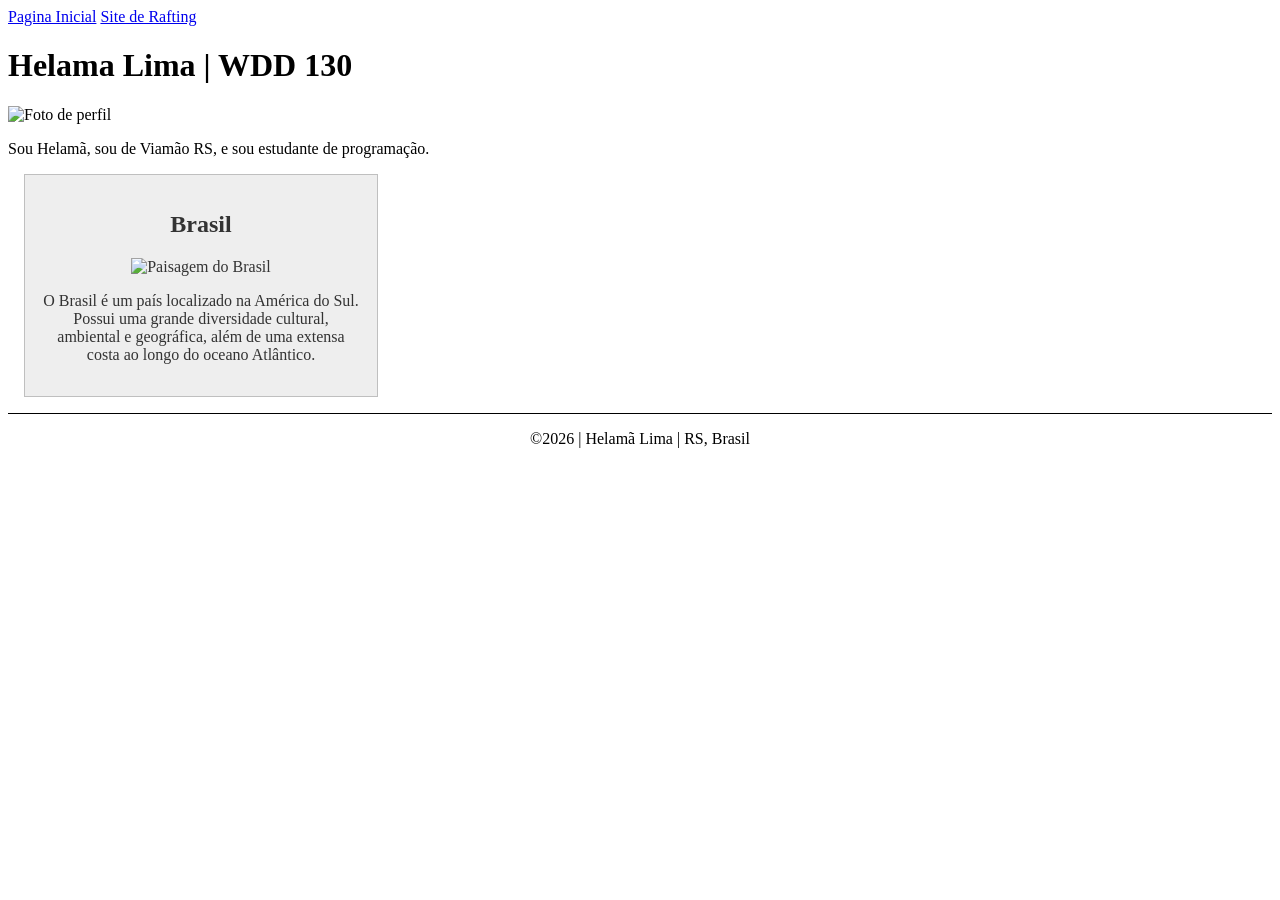
==== wwr/index.html @ 45ef88e7 "atividade semana 2" ====
<!DOCTYPE html>

<html lang="en">

<head>

    <meta charset="UTF-8">
    <meta name="viewport" content="width=device-width, initial-scale=1.0">

    <title>Helama Lima | WDD 130</title>

    <meta name="description" content="Página inicial de Helamã Lima, estudante do curso WDD 130, com informações sobre programação e desenvolvimento web.">
    <meta name="author" content="Helamã Lima">

    <link rel="stylesheet" href="estilos.css">

</head>

<body>

    <header>

        <nav>
            <a href="#">Pagina Inicial</a>
            <a href="wwr/">Site de Rafting</a>
        </nav>

    </header>

    <main>

        <h1>Helama Lima | WDD 130</h1>

        <img src="imagens/metade (1).jpg" alt="Foto de perfil" width="200">

        <p>
            Sou Helamã, sou de Viamão RS, e sou estudante de programação.
        </p>

    </main>

    <aside>

        <h2>Brasil</h2>

        <img src="imagens/brasil.jpg" alt="Paisagem do Brasil">

        <p>
            O Brasil é um país localizado na América do Sul. 
            Possui uma grande diversidade cultural, ambiental e geográfica, 
            além de uma extensa costa ao longo do oceano Atlântico.
        </p>

    </aside>

    <footer>

        <p>©2026 | Helamã Lima | RS, Brasil</p>

    </footer>

</body>

</html>
---- wwr/estilos.css ----
main {
    max-width: 840px;
}

aside {
    width: 20rem;
    margin: 1rem;
    border: 1px solid rgb(0 0 0 / 0.2);
    padding: 1rem;
    background-color: #eee;
    color: #333;
    text-align: center;
}

aside img {
    width: 200px;
    height: auto;
}

main img {
    width: 150px;
    height: auto;
}

p {
    padding: 0;
}

footer {
    margin-top: 15px;
    border-top: 1px solid #000;
    text-align: center;
}
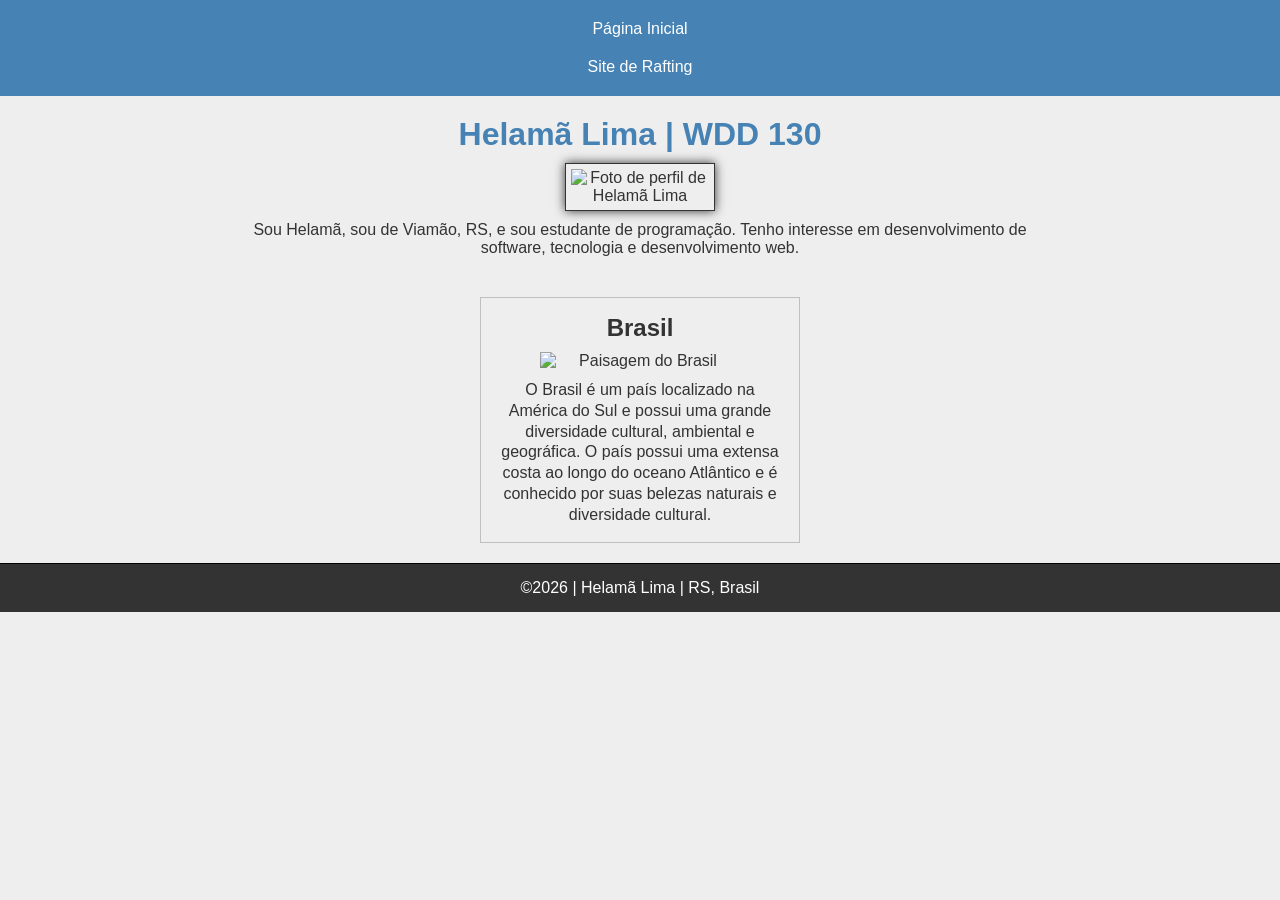
==== commit 0b39ee78: "Atividade semana 2" ====
--- a/wwr/index.html
+++ b/wwr/index.html
@@ -1,62 +1,55 @@
 <!DOCTYPE html>
-
-<html lang="en">
+<html lang="pt-BR">
 
 <head>
-
     <meta charset="UTF-8">
     <meta name="viewport" content="width=device-width, initial-scale=1.0">
 
-    <title>Helama Lima | WDD 130</title>
+    <title>Helamã Lima | WDD 130</title>
 
-    <meta name="description" content="Página inicial de Helamã Lima, estudante do curso WDD 130, com informações sobre programação e desenvolvimento web.">
+    <meta name="description"
+        content="Página inicial de Helamã Lima, estudante de WDD 130, apresentando informações sobre programação, desenvolvimento web e o Brasil.">
+
     <meta name="author" content="Helamã Lima">
 
     <link rel="stylesheet" href="estilos.css">
-
 </head>
 
 <body>
 
     <header>
-
         <nav>
-            <a href="#">Pagina Inicial</a>
+            <a href="#">Página Inicial</a>
             <a href="wwr/">Site de Rafting</a>
         </nav>
-
     </header>
 
     <main>
+        <h1>Helamã Lima | WDD 130</h1>
 
-        <h1>Helama Lima | WDD 130</h1>
-
-        <img src="imagens/metade (1).jpg" alt="Foto de perfil" width="200">
+        <img src="imagens/metade (1).jpg" alt="Foto de perfil de Helamã Lima">
 
         <p>
-            Sou Helamã, sou de Viamão RS, e sou estudante de programação.
+            Sou Helamã, sou de Viamão, RS, e sou estudante de programação.
+            Tenho interesse em desenvolvimento de software, tecnologia e desenvolvimento web.
         </p>
-
     </main>
 
     <aside>
-
         <h2>Brasil</h2>
 
         <img src="imagens/brasil.jpg" alt="Paisagem do Brasil">
 
         <p>
-            O Brasil é um país localizado na América do Sul. 
-            Possui uma grande diversidade cultural, ambiental e geográfica, 
-            além de uma extensa costa ao longo do oceano Atlântico.
+            O Brasil é um país localizado na América do Sul e possui uma grande
+            diversidade cultural, ambiental e geográfica. O país possui uma
+            extensa costa ao longo do oceano Atlântico e é conhecido por suas
+            belezas naturais e diversidade cultural.
         </p>
-
     </aside>
 
     <footer>
-
         <p>©2026 | Helamã Lima | RS, Brasil</p>
-
     </footer>
 
 </body>
--- a/wwr/estilos.css
+++ b/wwr/estilos.css
@@ -1,10 +1,63 @@
+* {
+    margin: 0;
+    padding: 0;
+    box-sizing: border-box;
+}
+
+body {
+    font-family: Arial, Helvetica, sans-serif;
+    background-color: #eeeeee;
+    color: #333333;
+}
+
+header,
+footer {
+    background-color: #333333;
+    color: #ffffff;
+}
+
+nav {
+    background-color: steelblue;
+    padding: 10px;
+    text-align: center;
+}
+
+nav a {
+    color: #ffffff;
+    padding: 10px;
+    display: block;
+    text-decoration: none;
+}
+
 main {
     max-width: 840px;
+    margin: 0 auto;
+    padding: 20px;
+    text-align: center;
+}
+
+h1 {
+    color: steelblue;
+    margin-bottom: 10px;
+}
+
+main img {
+    width: 150px;
+    height: auto;
+    border: 1px solid #333333;
+    padding: 5px;
+    box-shadow: 0 0 10px #333333;
+    display: block;
+    margin: 0 auto 10px;
+}
+
+p {
+    padding: 0;
 }
 
 aside {
     width: 20rem;
-    margin: 1rem;
+    margin: 20px auto;
     border: 1px solid rgb(0 0 0 / 0.2);
     padding: 1rem;
     background-color: #eee;
@@ -12,22 +65,24 @@
     text-align: center;
 }
 
+aside h2 {
+    margin-bottom: 10px;
+}
+
 aside img {
     width: 200px;
     height: auto;
+    display: block;
+    margin: 0 auto 10px;
 }
 
-main img {
-    width: 150px;
-    height: auto;
-}
-
-p {
-    padding: 0;
+aside p {
+    line-height: 1.3;
 }
 
 footer {
     margin-top: 15px;
     border-top: 1px solid #000;
     text-align: center;
+    padding: 15px;
 }
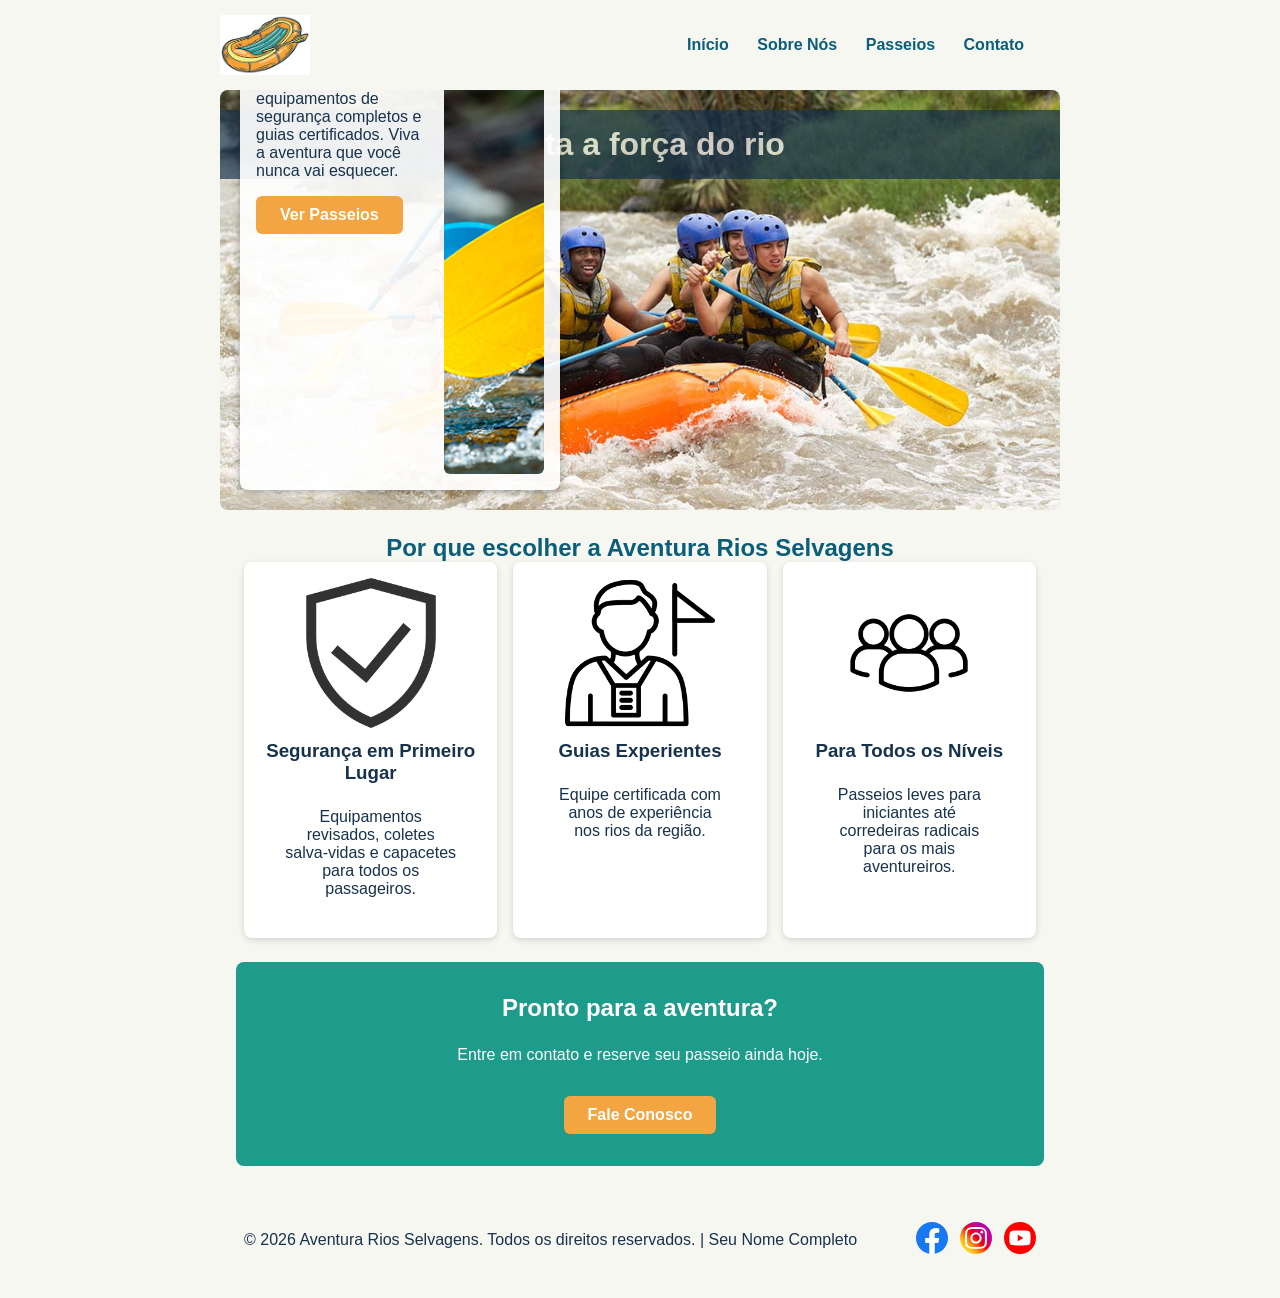
==== commit 29126858: "primeiro commit mudança um site rafting" ====
--- a/wwr/index.html
+++ b/wwr/index.html
@@ -1,57 +1,77 @@
 <!DOCTYPE html>
 <html lang="pt-BR">
-
 <head>
-    <meta charset="UTF-8">
-    <meta name="viewport" content="width=device-width, initial-scale=1.0">
-
-    <title>Helamã Lima | WDD 130</title>
-
-    <meta name="description"
-        content="Página inicial de Helamã Lima, estudante de WDD 130, apresentando informações sobre programação, desenvolvimento web e o Brasil.">
-
-    <meta name="author" content="Helamã Lima">
-
-    <link rel="stylesheet" href="estilos.css">
+  <meta charset="UTF-8">
+  <meta name="viewport" content="width=device-width, initial-scale=1.0">
+  <meta name="description" content="Aventura Rios Selvagens: rafting em corredeiras com guias experientes, segurança total e emoção garantida. Reserve já o seu passeio.">
+  <meta name="author" content="Seu Nome Completo">
+  <title>Aventura Rios Selvagens - Início</title>
+  <link rel="stylesheet" href="estilos/rafting.css">
 </head>
-
 <body>
 
-    <header>
-        <nav>
-            <a href="#">Página Inicial</a>
-            <a href="wwr/">Site de Rafting</a>
-        </nav>
-    </header>
+  <header>
+    <img src="imagens/logo.png" alt="Logotipo Aventura Rios Selvagens" class="logo">
+    <nav>
+      <a href="index.html">Início</a>
+      <a href="sobre.html">Sobre Nós</a>
+      <a href="passeios.html">Passeios</a>
+      <a href="contato.html">Contato</a>
+    </nav>
+  </header>
 
-    <main>
-        <h1>Helamã Lima | WDD 130</h1>
+  <main>
 
-        <img src="imagens/metade (1).jpg" alt="Foto de perfil de Helamã Lima">
+    <div class="hero">
+      <img src="imagens/hero-inicio.jpg" alt="Bote de rafting descendo uma corredeira">
+      <h1>Sinta a força do rio</h1>
+      <article>
+        <img src="imagens/cta-remo.jpg" alt="Guia segurando um remo de rafting">
+        <p>
+          Passeios de rafting para todos os níveis, com equipamentos de segurança
+          completos e guias certificados. Viva a aventura que você nunca vai esquecer.
+        </p>
+        <a href="passeios.html" class="cta-button">Ver Passeios</a>
+      </article>
+    </div>
 
-        <p>
-            Sou Helamã, sou de Viamão, RS, e sou estudante de programação.
-            Tenho interesse em desenvolvimento de software, tecnologia e desenvolvimento web.
-        </p>
-    </main>
+    <section class="destaques">
+      <h2>Por que escolher a Aventura Rios Selvagens</h2>
+      <div class="cards">
+        <div class="card">
+          <img src="imagens/icone-seguranca.png" alt="Ícone de segurança">
+          <h3>Segurança em Primeiro Lugar</h3>
+          <p>Equipamentos revisados, coletes salva-vidas e capacetes para todos os passageiros.</p>
+        </div>
+        <div class="card">
+          <img src="imagens/icone-guia.png" alt="Ícone de guia experiente">
+          <h3>Guias Experientes</h3>
+          <p>Equipe certificada com anos de experiência nos rios da região.</p>
+        </div>
+        <div class="card">
+          <img src="imagens/icone-grupo.png" alt="Ícone de grupo de amigos">
+          <h3>Para Todos os Níveis</h3>
+          <p>Passeios leves para iniciantes até corredeiras radicais para os mais aventureiros.</p>
+        </div>
+      </div>
+    </section>
 
-    <aside>
-        <h2>Brasil</h2>
+    <section class="chamada-acao">
+      <h2>Pronto para a aventura?</h2>
+      <p>Entre em contato e reserve seu passeio ainda hoje.</p>
+      <a href="contato.html" class="cta-button">Fale Conosco</a>
+    </section>
 
-        <img src="imagens/brasil.jpg" alt="Paisagem do Brasil">
+  </main>
 
-        <p>
-            O Brasil é um país localizado na América do Sul e possui uma grande
-            diversidade cultural, ambiental e geográfica. O país possui uma
-            extensa costa ao longo do oceano Atlântico e é conhecido por suas
-            belezas naturais e diversidade cultural.
-        </p>
-    </aside>
-
-    <footer>
-        <p>©2026 | Helamã Lima | RS, Brasil</p>
-    </footer>
+  <footer>
+    <p>&copy; 2026 Aventura Rios Selvagens. Todos os direitos reservados. | Seu Nome Completo</p>
+    <nav class="redes-sociais">
+      <a href="https://facebook.com"><img src="imagens/facebook.svg" alt="Facebook"></a>
+      <a href="https://instagram.com"><img src="imagens/instagram.svg" alt="Instagram"></a>
+      <a href="https://youtube.com"><img src="imagens/youtube.svg" alt="YouTube"></a>
+    </nav>
+  </footer>
 
 </body>
-
 </html>
--- a/wwr/estilos/rafting.css
+++ b/wwr/estilos/rafting.css
@@ -0,0 +1,282 @@
+/* ===== Variáveis ===== */
+:root {
+  --cor-primaria: #0b5d7a;      /* azul rio - títulos */
+  --cor-secundaria: #1e9c8b;    /* verde-água - detalhes */
+  --cor-destaque1: #17324d;     /* azul escuro - texto e overlay */
+  --cor-destaque2: #f2a541;     /* laranja - destaques/botões */
+  --cor-fundo: #f7f7f2;         /* fundo claro */
+  --fonte-titulo: 'Poppins', 'Trebuchet MS', sans-serif;
+  --fonte-body: 'Segoe UI', Arial, sans-serif;
+}
+
+/* ===== Reset ===== */
+* {
+  margin: 0;
+  padding: 0;
+  box-sizing: border-box;
+}
+
+body {
+  font-family: var(--fonte-body);
+  color: var(--cor-destaque1);
+  background-color: var(--cor-fundo);
+}
+
+/* ===== Layout geral ===== */
+header, main, footer {
+  width: 840px;
+  margin: 0 auto;
+}
+
+/* ===== Títulos ===== */
+h1, h2 {
+  font-family: var(--fonte-titulo);
+  color: var(--cor-primaria);
+  text-align: center;
+}
+
+/* ===== Espaçamentos gerais ===== */
+nav, p, section, article {
+  margin: 16px;
+  padding: 8px;
+}
+
+/* ===== Header ===== */
+header {
+  position: relative;
+  z-index: 5;
+  display: flex;
+  align-items: center;
+  justify-content: space-between;
+  padding: 12px 0;
+  background-color: var(--cor-fundo);
+}
+
+.logo {
+  width: 90px;
+  height: auto;
+}
+
+header nav a {
+  margin: 0 12px;
+  text-decoration: none;
+  color: var(--cor-primaria);
+  font-weight: bold;
+}
+
+header nav a:hover {
+  color: var(--cor-secundaria);
+}
+
+/* ===== Hero ===== */
+.hero {
+  position: relative;
+  min-height: 420px;
+  overflow: hidden;
+  background-color: var(--cor-destaque1);
+  border-radius: 8px;
+}
+
+.hero img {
+  display: block;
+  width: 100%;
+  height: 420px;
+  object-fit: cover;
+}
+
+.hero h1 {
+  position: absolute;
+  top: 20px;
+  width: 100%;
+  padding: 16px;
+  text-align: center;
+  opacity: 0.7;
+  background-color: var(--cor-destaque1);
+  color: #fff;
+}
+
+.hero article {
+  position: absolute;
+  bottom: 20px;
+  left: 20px;
+  width: 320px;
+  margin: 0;
+  padding: 16px;
+  overflow: hidden;
+  background-color: rgba(255, 255, 255, 0.92);
+  border-radius: 8px;
+  box-shadow: 0 2px 8px rgba(0, 0, 0, 0.3);
+}
+
+.hero article p {
+  margin: 0 0 8px 0;
+  padding: 0;
+}
+
+.hero article img {
+  float: right;
+  width: 100px;
+  margin-left: 12px;
+  border-radius: 6px;
+}
+
+/* ===== Rodapé ===== */
+footer {
+  display: flex;
+  align-items: center;
+  justify-content: space-between;
+  padding: 16px 0;
+}
+
+.redes-sociais {
+  display: flex;
+  justify-content: flex-end;
+  gap: 12px;
+}
+
+.redes-sociais a {
+  text-decoration: none;
+}
+
+.redes-sociais img {
+  width: 32px;
+  height: 32px;
+}
+
+/* ===== Botão de chamada para ação ===== */
+.cta-button {
+  display: inline-block;
+  background-color: var(--cor-destaque2);
+  color: #fff;
+  text-decoration: none;
+  font-weight: bold;
+  padding: 10px 24px;
+  border: none;
+  border-radius: 6px;
+  cursor: pointer;
+  margin-top: 8px;
+}
+
+.cta-button:hover {
+  background-color: var(--cor-secundaria);
+}
+
+/* ===== Cards (usados em index, sobre e passeios) ===== */
+.cards {
+  display: flex;
+  flex-wrap: wrap;
+  gap: 16px;
+  justify-content: center;
+}
+
+.card {
+  flex: 1 1 220px;
+  max-width: 260px;
+  text-align: center;
+  background-color: #fff;
+  border-radius: 8px;
+  box-shadow: 0 2px 6px rgba(0, 0, 0, 0.15);
+  padding: 16px;
+}
+
+.card img {
+  width: 100%;
+  max-width: 150px;
+  border-radius: 6px;
+  margin-bottom: 8px;
+}
+
+/* ===== Seção de chamada para ação (index) ===== */
+.chamada-acao {
+  text-align: center;
+  background-color: var(--cor-secundaria);
+  color: #fff;
+  border-radius: 8px;
+  padding: 32px 16px;
+}
+
+.chamada-acao h2 {
+  color: #fff;
+}
+
+/* ===== Página Passeios ===== */
+.intro {
+  text-align: center;
+}
+
+.passeio {
+  display: flex;
+  gap: 16px;
+  align-items: center;
+  background-color: #fff;
+  border-radius: 8px;
+  box-shadow: 0 2px 6px rgba(0, 0, 0, 0.1);
+  margin-bottom: 24px;
+}
+
+.passeio img {
+  width: 260px;
+  height: auto;
+  border-radius: 8px 0 0 8px;
+}
+
+.passeio-info {
+  padding: 8px 16px;
+}
+
+.equipamentos ul {
+  list-style: none;
+  display: flex;
+  flex-wrap: wrap;
+  gap: 16px;
+  justify-content: center;
+}
+
+.equipamentos li {
+  display: flex;
+  align-items: center;
+  gap: 8px;
+  background-color: #fff;
+  padding: 8px 16px;
+  border-radius: 6px;
+  box-shadow: 0 1px 4px rgba(0, 0, 0, 0.1);
+}
+
+.equipamentos img {
+  width: 28px;
+  height: 28px;
+}
+
+/* ===== Página Contato ===== */
+.info-contato {
+  background-color: #fff;
+  border-radius: 8px;
+  box-shadow: 0 2px 6px rgba(0, 0, 0, 0.1);
+}
+
+.formulario-contato form {
+  display: flex;
+  flex-direction: column;
+  max-width: 500px;
+  margin: 0 auto;
+}
+
+.formulario-contato label {
+  margin-top: 12px;
+  font-weight: bold;
+}
+
+.formulario-contato input,
+.formulario-contato select,
+.formulario-contato textarea {
+  padding: 8px;
+  margin-top: 4px;
+  border: 1px solid var(--cor-secundaria);
+  border-radius: 4px;
+  font-family: var(--fonte-body);
+}
+
+.formulario-contato button {
+  align-self: center;
+  margin-top: 20px;
+}
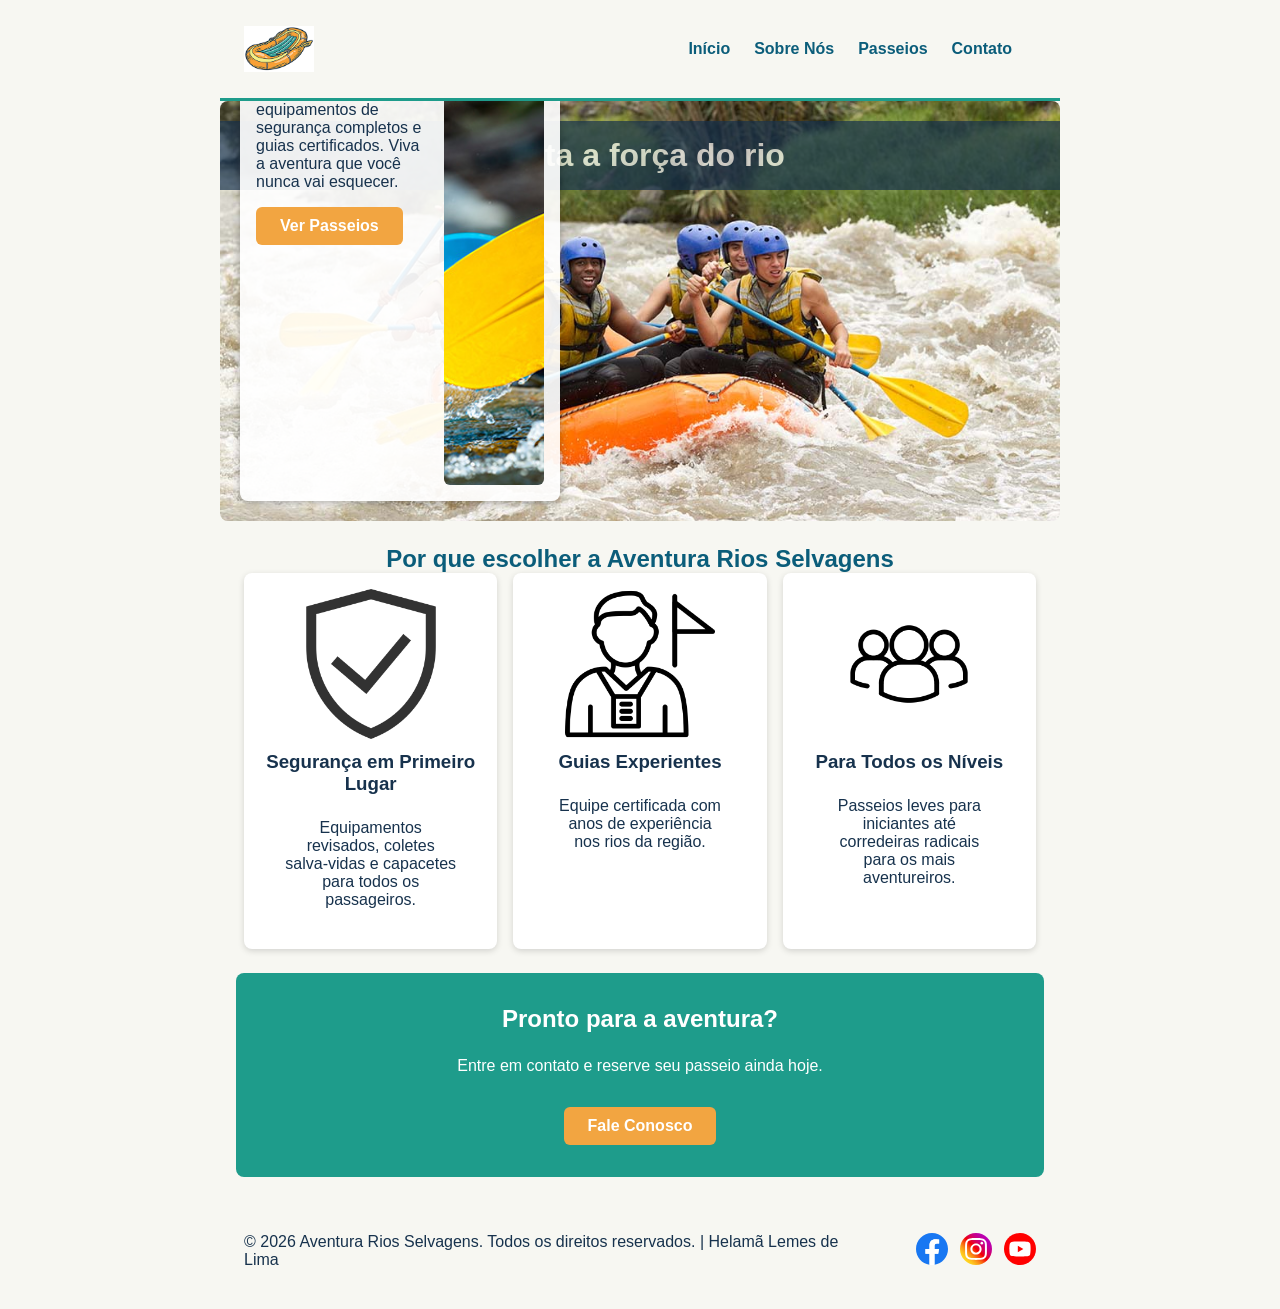
==== commit da02817f: "atualização pagina de rafiting" ====
--- a/wwr/index.html
+++ b/wwr/index.html
@@ -1,77 +1,104 @@
-<!DOCTYPE html>
+<!doctype html>
 <html lang="pt-BR">
-<head>
-  <meta charset="UTF-8">
-  <meta name="viewport" content="width=device-width, initial-scale=1.0">
-  <meta name="description" content="Aventura Rios Selvagens: rafting em corredeiras com guias experientes, segurança total e emoção garantida. Reserve já o seu passeio.">
-  <meta name="author" content="Seu Nome Completo">
-  <title>Aventura Rios Selvagens - Início</title>
-  <link rel="stylesheet" href="estilos/rafting.css">
-</head>
-<body>
+  <head>
+    <meta charset="UTF-8" />
+    <meta name="viewport" content="width=device-width, initial-scale=1.0" />
+    <meta
+      name="description"
+      content="Aventura Rios Selvagens: rafting em corredeiras com guias experientes, segurança total e emoção garantida. Reserve já o seu passeio."
+    />
+    <meta name="author" content="Seu Nome Completo" />
+    <title>Aventura Rios Selvagens - Início</title>
+    <link rel="stylesheet" href="estilos/rafting.css" />
+  </head>
+  <body>
+    <header>
+      <img
+        src="imagens/logo.png"
+        alt="Logotipo Aventura Rios Selvagens"
+        class="logo"
+      />
+      <nav>
+        <a href="index.html">Início</a>
+        <a href="sobre.html">Sobre Nós</a>
+        <a href="passeios.html">Passeios</a>
+        <a href="contato.html">Contato</a>
+      </nav>
+    </header>
 
-  <header>
-    <img src="imagens/logo.png" alt="Logotipo Aventura Rios Selvagens" class="logo">
-    <nav>
-      <a href="index.html">Início</a>
-      <a href="sobre.html">Sobre Nós</a>
-      <a href="passeios.html">Passeios</a>
-      <a href="contato.html">Contato</a>
-    </nav>
-  </header>
+    <main>
+      <div class="hero">
+        <img
+          src="imagens/hero-inicio.jpg"
+          alt="Bote de rafting descendo uma corredeira"
+        />
+        <h1>Sinta a força do rio</h1>
+        <article>
+          <img
+            src="imagens/cta-remo.jpg"
+            alt="Guia segurando um remo de rafting"
+          />
+          <p>
+            Passeios de rafting para todos os níveis, com equipamentos de
+            segurança completos e guias certificados. Viva a aventura que você
+            nunca vai esquecer.
+          </p>
+          <a href="passeios.html" class="cta-button">Ver Passeios</a>
+        </article>
+      </div>
 
-  <main>
+      <section class="destaques">
+        <h2>Por que escolher a Aventura Rios Selvagens</h2>
+        <div class="cards">
+          <div class="card">
+            <img src="imagens/icone-seguranca.png" alt="Ícone de segurança" />
+            <h3>Segurança em Primeiro Lugar</h3>
+            <p>
+              Equipamentos revisados, coletes salva-vidas e capacetes para todos
+              os passageiros.
+            </p>
+          </div>
+          <div class="card">
+            <img src="imagens/icone-guia.png" alt="Ícone de guia experiente" />
+            <h3>Guias Experientes</h3>
+            <p>
+              Equipe certificada com anos de experiência nos rios da região.
+            </p>
+          </div>
+          <div class="card">
+            <img src="imagens/icone-grupo.png" alt="Ícone de grupo de amigos" />
+            <h3>Para Todos os Níveis</h3>
+            <p>
+              Passeios leves para iniciantes até corredeiras radicais para os
+              mais aventureiros.
+            </p>
+          </div>
+        </div>
+      </section>
 
-    <div class="hero">
-      <img src="imagens/hero-inicio.jpg" alt="Bote de rafting descendo uma corredeira">
-      <h1>Sinta a força do rio</h1>
-      <article>
-        <img src="imagens/cta-remo.jpg" alt="Guia segurando um remo de rafting">
-        <p>
-          Passeios de rafting para todos os níveis, com equipamentos de segurança
-          completos e guias certificados. Viva a aventura que você nunca vai esquecer.
-        </p>
-        <a href="passeios.html" class="cta-button">Ver Passeios</a>
-      </article>
-    </div>
+      <section class="chamada-acao">
+        <h2>Pronto para a aventura?</h2>
+        <p>Entre em contato e reserve seu passeio ainda hoje.</p>
+        <a href="contato.html" class="cta-button">Fale Conosco</a>
+      </section>
+    </main>
 
-    <section class="destaques">
-      <h2>Por que escolher a Aventura Rios Selvagens</h2>
-      <div class="cards">
-        <div class="card">
-          <img src="imagens/icone-seguranca.png" alt="Ícone de segurança">
-          <h3>Segurança em Primeiro Lugar</h3>
-          <p>Equipamentos revisados, coletes salva-vidas e capacetes para todos os passageiros.</p>
-        </div>
-        <div class="card">
-          <img src="imagens/icone-guia.png" alt="Ícone de guia experiente">
-          <h3>Guias Experientes</h3>
-          <p>Equipe certificada com anos de experiência nos rios da região.</p>
-        </div>
-        <div class="card">
-          <img src="imagens/icone-grupo.png" alt="Ícone de grupo de amigos">
-          <h3>Para Todos os Níveis</h3>
-          <p>Passeios leves para iniciantes até corredeiras radicais para os mais aventureiros.</p>
-        </div>
-      </div>
-    </section>
-
-    <section class="chamada-acao">
-      <h2>Pronto para a aventura?</h2>
-      <p>Entre em contato e reserve seu passeio ainda hoje.</p>
-      <a href="contato.html" class="cta-button">Fale Conosco</a>
-    </section>
-
-  </main>
-
-  <footer>
-    <p>&copy; 2026 Aventura Rios Selvagens. Todos os direitos reservados. | Seu Nome Completo</p>
-    <nav class="redes-sociais">
-      <a href="https://facebook.com"><img src="imagens/facebook.svg" alt="Facebook"></a>
-      <a href="https://instagram.com"><img src="imagens/instagram.svg" alt="Instagram"></a>
-      <a href="https://youtube.com"><img src="imagens/youtube.svg" alt="YouTube"></a>
-    </nav>
-  </footer>
-
-</body>
-</html>+    <footer>
+      <p>
+        &copy; 2026 Aventura Rios Selvagens. Todos os direitos reservados. |
+        Helamã Lemes de Lima
+      </p>
+      <nav class="redes-sociais">
+        <a href="https://facebook.com"
+          ><img src="imagens/facebook.svg" alt="Facebook"
+        /></a>
+        <a href="https://instagram.com"
+          ><img src="imagens/instagram.svg" alt="Instagram"
+        /></a>
+        <a href="https://youtube.com"
+          ><img src="imagens/youtube.svg" alt="YouTube"
+        /></a>
+      </nav>
+    </footer>
+  </body>
+</html>
--- a/wwr/estilos/rafting.css
+++ b/wwr/estilos/rafting.css
@@ -1,12 +1,12 @@
 /* ===== Variáveis ===== */
 :root {
-  --cor-primaria: #0b5d7a;      /* azul rio - títulos */
-  --cor-secundaria: #1e9c8b;    /* verde-água - detalhes */
-  --cor-destaque1: #17324d;     /* azul escuro - texto e overlay */
-  --cor-destaque2: #f2a541;     /* laranja - destaques/botões */
-  --cor-fundo: #f7f7f2;         /* fundo claro */
-  --fonte-titulo: 'Poppins', 'Trebuchet MS', sans-serif;
-  --fonte-body: 'Segoe UI', Arial, sans-serif;
+  --cor-primaria: #0b5d7a; /* azul rio - títulos */
+  --cor-secundaria: #1e9c8b; /* verde-água - detalhes */
+  --cor-destaque1: #17324d; /* azul escuro - texto e overlay */
+  --cor-destaque2: #f2a541; /* laranja - destaques/botões */
+  --cor-fundo: #f7f7f2; /* fundo claro */
+  --fonte-titulo: "Poppins", "Trebuchet MS", sans-serif;
+  --fonte-body: "Segoe UI", Arial, sans-serif;
 }
 
 /* ===== Reset ===== */
@@ -23,20 +23,26 @@
 }
 
 /* ===== Layout geral ===== */
-header, main, footer {
+header,
+main,
+footer {
   width: 840px;
   margin: 0 auto;
 }
 
 /* ===== Títulos ===== */
-h1, h2 {
+h1,
+h2 {
   font-family: var(--fonte-titulo);
   color: var(--cor-primaria);
   text-align: center;
 }
 
 /* ===== Espaçamentos gerais ===== */
-nav, p, section, article {
+nav,
+p,
+section,
+article {
   margin: 16px;
   padding: 8px;
 }
@@ -45,20 +51,29 @@
 header {
   position: relative;
   z-index: 5;
-  display: flex;
-  align-items: center;
-  justify-content: space-between;
-  padding: 12px 0;
+  display: grid;
+  grid-template-columns: auto 1fr;
+  align-items: center;
+  gap: 16px;
+  padding: 16px 24px;
   background-color: var(--cor-fundo);
+  border-bottom: 3px solid var(--cor-secundaria);
 }
 
 .logo {
-  width: 90px;
+  width: 70px;
   height: auto;
 }
 
+header nav {
+  display: flex;
+  flex-wrap: wrap;
+  justify-content: flex-end;
+  gap: 24px;
+}
+
 header nav a {
-  margin: 0 12px;
+  margin: 0;
   text-decoration: none;
   color: var(--cor-primaria);
   font-weight: bold;
@@ -118,6 +133,52 @@
   width: 100px;
   margin-left: 12px;
   border-radius: 6px;
+}
+
+/* ===== Seção História ===== */
+.historia-conteudo {
+  display: flex;
+  align-items: center;
+  gap: 20px;
+}
+
+.historia-conteudo img {
+  width: 220px;
+  flex-shrink: 0;
+  border-radius: 8px;
+  object-fit: cover;
+}
+
+.historia-conteudo p {
+  flex: 1;
+  margin: 0;
+}
+
+/* ===== Seção "A aventura está te esperando!" ===== */
+.galeria-aventura {
+  display: flex;
+  gap: 12px;
+}
+
+.galeria-aventura figure {
+  flex: 1;
+  margin: 0;
+  text-align: center;
+}
+
+.galeria-aventura img {
+  display: block;
+  width: 100%;
+  height: 160px;
+  object-fit: cover;
+  border-radius: 6px;
+}
+
+.galeria-aventura figcaption {
+  margin-top: 6px;
+  font-size: 0.85rem;
+  font-weight: bold;
+  color: var(--cor-primaria);
 }
 
 /* ===== Rodapé ===== */
@@ -279,4 +340,4 @@
 .formulario-contato button {
   align-self: center;
   margin-top: 20px;
-}+}
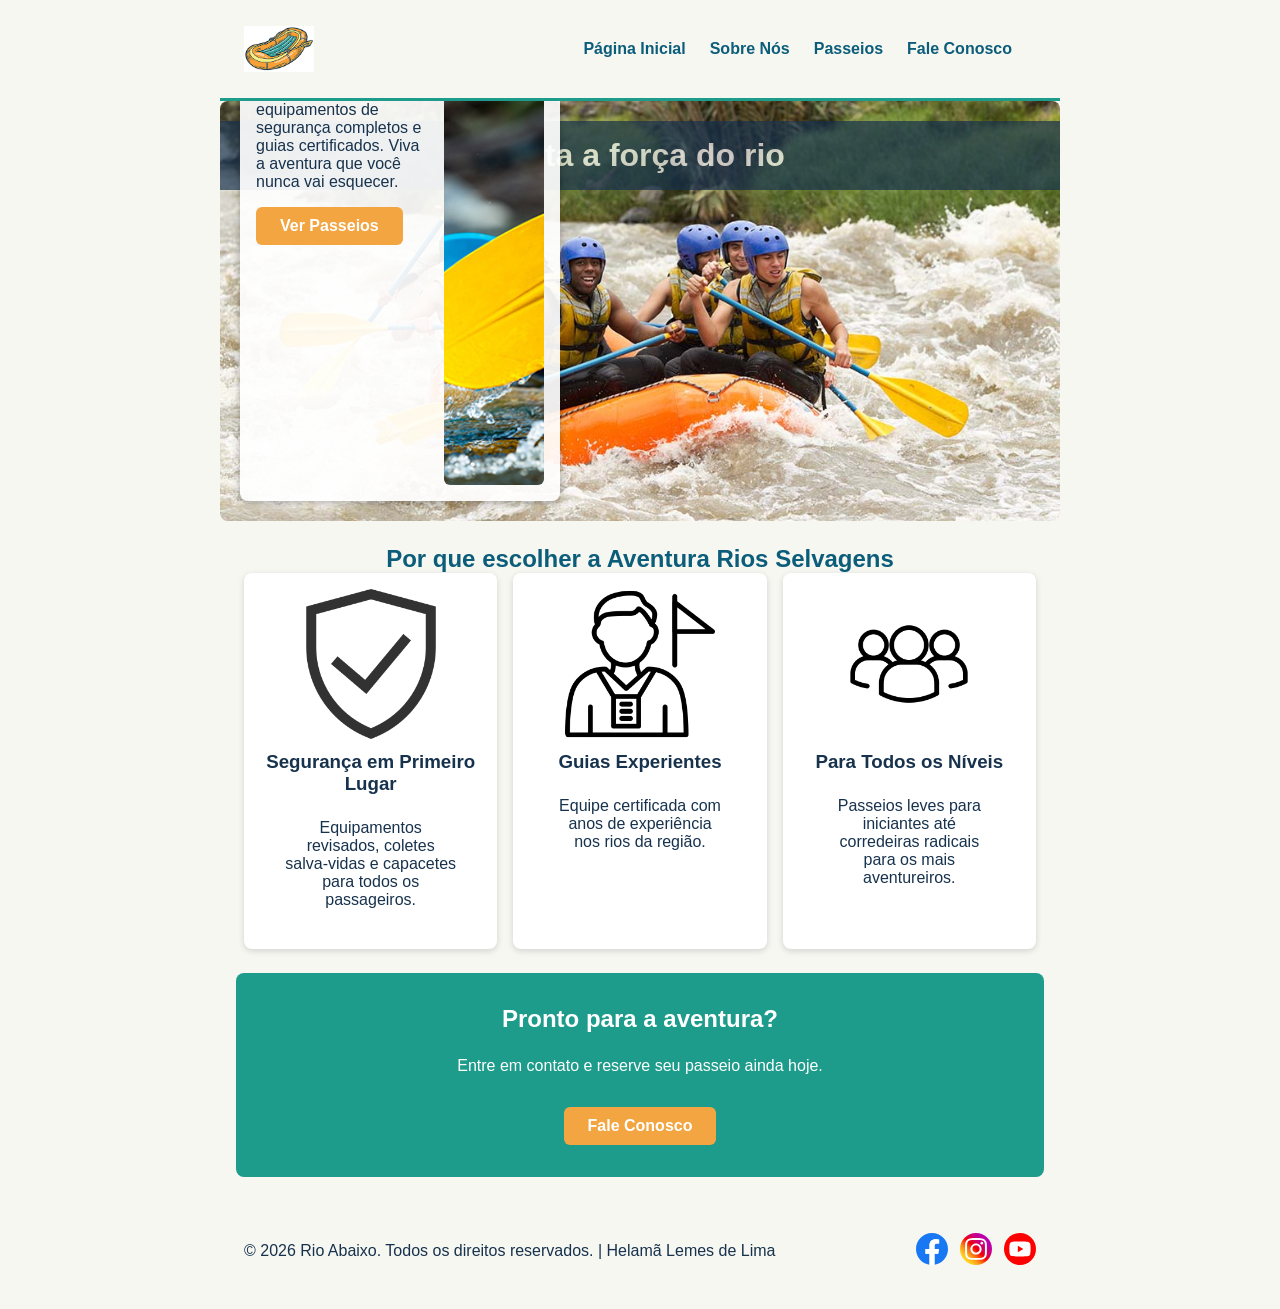
==== commit 43f916b6: "correção" ====
--- a/wwr/index.html
+++ b/wwr/index.html
@@ -19,10 +19,10 @@
         class="logo"
       />
       <nav>
-        <a href="index.html">Início</a>
+        <a href="index.html">Página Inicial</a>
         <a href="sobre.html">Sobre Nós</a>
         <a href="passeios.html">Passeios</a>
-        <a href="contato.html">Contato</a>
+        <a href="contato.html">Fale Conosco</a>
       </nav>
     </header>
 
@@ -85,18 +85,18 @@
 
     <footer>
       <p>
-        &copy; 2026 Aventura Rios Selvagens. Todos os direitos reservados. |
-        Helamã Lemes de Lima
+        &copy; 2026 Rio Abaixo. Todos os direitos reservados. | Helamã Lemes de
+        Lima
       </p>
-      <nav class="redes-sociais">
+      <nav class="socialmedia">
         <a href="https://facebook.com"
-          ><img src="imagens/facebook.svg" alt="Facebook"
+          ><img src="imagens/facebook.svg" alt="Ícone do Facebook"
         /></a>
         <a href="https://instagram.com"
-          ><img src="imagens/instagram.svg" alt="Instagram"
+          ><img src="imagens/instagram.svg" alt="Ícone do Instagram"
         /></a>
         <a href="https://youtube.com"
-          ><img src="imagens/youtube.svg" alt="YouTube"
+          ><img src="imagens/youtube.svg" alt="Ícone do YouTube"
         /></a>
       </nav>
     </footer>
--- a/wwr/estilos/rafting.css
+++ b/wwr/estilos/rafting.css
@@ -42,7 +42,9 @@
 nav,
 p,
 section,
-article {
+article,
+.equipe,
+.resumo-passeios {
   margin: 16px;
   padding: 8px;
 }
@@ -189,17 +191,17 @@
   padding: 16px 0;
 }
 
-.redes-sociais {
+.socialmedia {
   display: flex;
   justify-content: flex-end;
   gap: 12px;
 }
 
-.redes-sociais a {
+.socialmedia a {
   text-decoration: none;
 }
 
-.redes-sociais img {
+.socialmedia img {
   width: 32px;
   height: 32px;
 }
